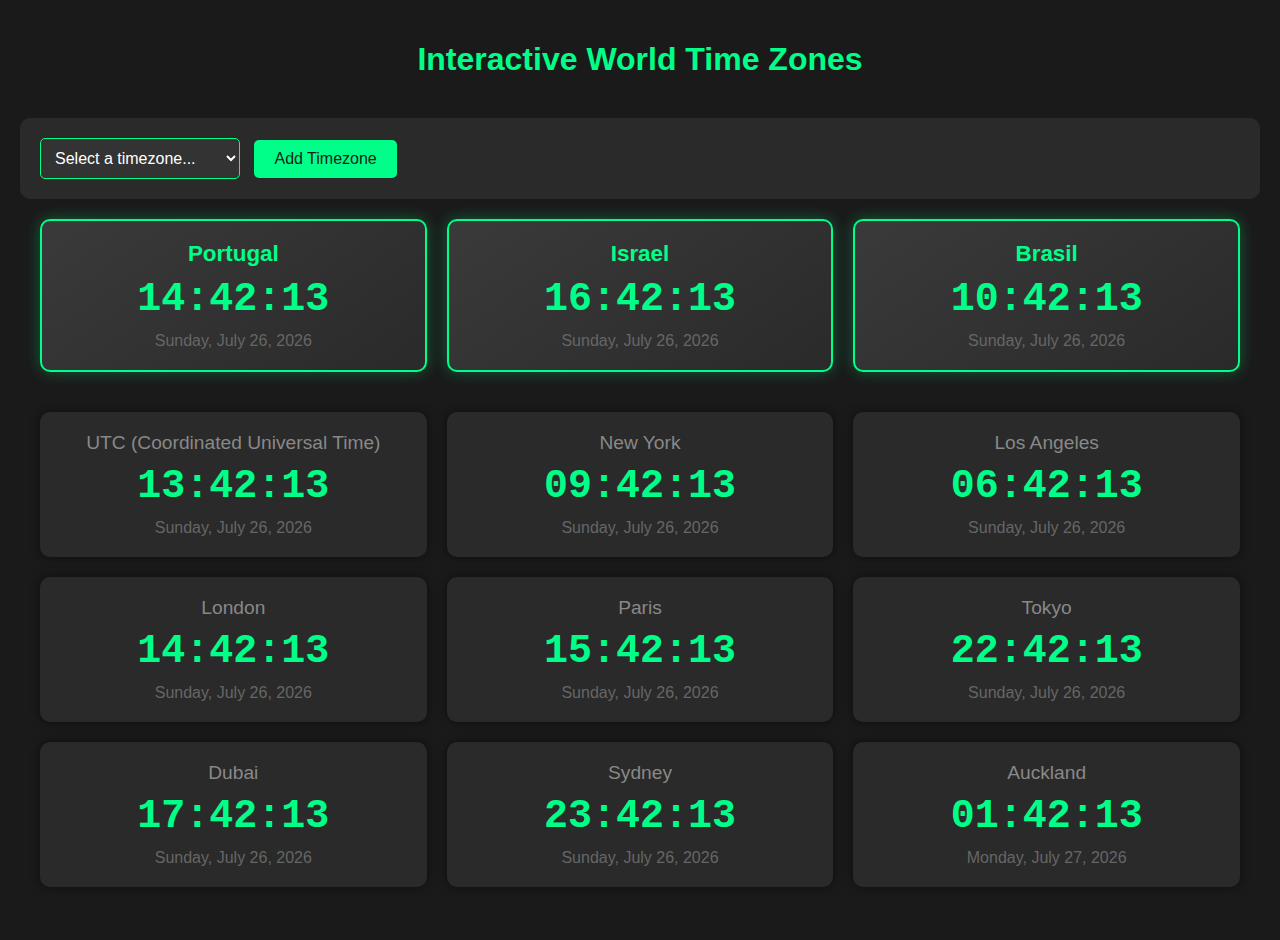
==== index.html @ 890b8e0b "Rename index (3).html to index.html" ====
<!DOCTYPE html>
<html lang="en">
<head>
    <meta charset="UTF-8">
    <meta name="viewport" content="width=device-width, initial-scale=1.0">
    <title>Interactive World Time Zones Clock</title>
    <style>
        body {
            font-family: 'Arial', sans-serif;
            background-color: #1a1a1a;
            color: #fff;
            display: flex;
            flex-direction: column;
            align-items: center;
            min-height: 100vh;
            margin: 0;
            padding: 20px;
        }

        .controls {
            margin-bottom: 20px;
            background: #2a2a2a;
            padding: 20px;
            border-radius: 10px;
            width: 100%;
            max-width: 1200px;
        }

        .timezone-select {
            padding: 10px;
            font-size: 16px;
            background: #333;
            color: #fff;
            border: 1px solid #00ff88;
            border-radius: 5px;
            width: 200px;
            margin-right: 10px;
        }

        .add-button {
            padding: 10px 20px;
            background: #00ff88;
            color: #1a1a1a;
            border: none;
            border-radius: 5px;
            cursor: pointer;
            font-size: 16px;
            transition: all 0.3s;
        }

        .add-button:hover {
            background: #00cc6a;
            transform: scale(1.05);
        }

        .clock-container {
            display: grid;
            grid-template-columns: repeat(auto-fit, minmax(300px, 1fr));
            gap: 20px;
            max-width: 1200px;
            width: 100%;
        }

        .clock {
            background: #2a2a2a;
            padding: 20px;
            border-radius: 10px;
            box-shadow: 0 0 10px rgba(0,0,0,0.5);
            text-align: center;
            transition: transform 0.3s;
            cursor: move;
            position: relative;
        }

        .clock.dragging {
            opacity: 0.5;
            transform: scale(1.05);
        }

        .clock:hover {
            transform: scale(1.02);
        }

        .clock.featured {
            background: linear-gradient(145deg, #3a3a3a, #2a2a2a);
            border: 2px solid #00ff88;
            box-shadow: 0 0 15px rgba(0, 255, 136, 0.3);
        }

        .remove-button {
            position: absolute;
            top: 10px;
            right: 10px;
            background: #ff4444;
            color: white;
            border: none;
            border-radius: 50%;
            width: 24px;
            height: 24px;
            cursor: pointer;
            display: none;
        }

        .clock:hover .remove-button {
            display: block;
        }

        .time {
            font-size: 2.5em;
            font-weight: bold;
            color: #00ff88;
            margin: 10px 0;
            font-family: 'Courier New', monospace;
        }

        .location {
            font-size: 1.2em;
            color: #888;
            margin-bottom: 5px;
        }

        .featured .location {
            color: #00ff88;
            font-weight: bold;
            font-size: 1.4em;
        }

        .date {
            font-size: 1em;
            color: #666;
        }

        h1 {
            color: #00ff88;
            margin-bottom: 40px;
            text-align: center;
        }

        .featured-container {
            display: grid;
            grid-template-columns: repeat(auto-fit, minmax(300px, 1fr));
            gap: 20px;
            margin-bottom: 40px;
            width: 100%;
            max-width: 1200px;
        }
    </style>
</head>
<body>
    <h1>Interactive World Time Zones</h1>
    
    <div class="controls">
        <select id="timezoneSelect" class="timezone-select">
            <option value="">Select a timezone...</option>
        </select>
        <button class="add-button" onclick="addNewTimezone()">Add Timezone</button>
    </div>

    <div class="featured-container" id="featuredContainer"></div>
    <div class="clock-container" id="clockContainer"></div>

    <script>
        const featuredTimeZones = [
            { zone: 'Europe/Lisbon', label: 'Portugal' },
            { zone: 'Asia/Jerusalem', label: 'Israel' },
            { zone: 'America/Sao_Paulo', label: 'Brasil' }
        ];

        const timeZones = [
            { zone: 'UTC', label: 'UTC (Coordinated Universal Time)' },
            { zone: 'America/New_York', label: 'New York' },
            { zone: 'America/Los_Angeles', label: 'Los Angeles' },
            { zone: 'Europe/London', label: 'London' },
            { zone: 'Europe/Paris', label: 'Paris' },
            { zone: 'Asia/Tokyo', label: 'Tokyo' },
            { zone: 'Asia/Dubai', label: 'Dubai' },
            { zone: 'Australia/Sydney', label: 'Sydney' },
            { zone: 'Pacific/Auckland', label: 'Auckland' }
        ];

        // Populate timezone select
        const timezoneSelect = document.getElementById('timezoneSelect');
        Intl.supportedValuesOf('timeZone').forEach(timezone => {
            const option = document.createElement('option');
            option.value = timezone;
            option.textContent = timezone.replace(/_/g, ' ');
            timezoneSelect.appendChild(option);
        });

        function createClockElement(timeZone, isFeatured = false) {
            const clockDiv = document.createElement('div');
            clockDiv.className = `clock ${isFeatured ? 'featured' : ''}`;
            clockDiv.draggable = true;
            clockDiv.innerHTML = `
                <button class="remove-button" onclick="removeClock(this)">×</button>
                <div class="location">${timeZone.label}</div>
                <div class="time" id="time-${timeZone.zone.replace('/', '-')}"></div>
                <div class="date" id="date-${timeZone.zone.replace('/', '-')}"></div>
            `;

            // Add drag and drop event listeners
            clockDiv.addEventListener('dragstart', dragStart);
            clockDiv.addEventListener('dragend', dragEnd);
            clockDiv.addEventListener('dragover', dragOver);
            clockDiv.addEventListener('drop', drop);

            return clockDiv;
        }

        function dragStart(e) {
            e.target.classList.add('dragging');
        }

        function dragEnd(e) {
            e.target.classList.remove('dragging');
        }

        function dragOver(e) {
            e.preventDefault();
            const draggable = document.querySelector('.dragging');
            const container = e.target.closest('.featured-container, .clock-container');
            if (container && draggable) {
                const afterElement = getDragAfterElement(container, e.clientY);
                if (afterElement) {
                    container.insertBefore(draggable, afterElement);
                } else {
                    container.appendChild(draggable);
                }
            }
        }

        function drop(e) {
            e.preventDefault();
        }

        function getDragAfterElement(container, y) {
            const draggableElements = [...container.querySelectorAll('.clock:not(.dragging)')];
            
            return draggableElements.reduce((closest, child) => {
                const box = child.getBoundingClientRect();
                const offset = y - box.top - box.height / 2;
                
                if (offset < 0 && offset > closest.offset) {
                    return { offset: offset, element: child };
                } else {
                    return closest;
                }
            }, { offset: Number.NEGATIVE_INFINITY }).element;
        }

        function removeClock(button) {
            button.closest('.clock').remove();
        }

        function addNewTimezone() {
            const selectedZone = timezoneSelect.value;
            if (selectedZone) {
                const newTimeZone = {
                    zone: selectedZone,
                    label: selectedZone.split('/').pop().replace(/_/g, ' ')
                };
                
                const clockElement = createClockElement(newTimeZone);
                document.getElementById('clockContainer').appendChild(clockElement);
                updateTime();
            }
        }

        function updateTime() {
            document.querySelectorAll('.clock').forEach(clock => {
                const timeElement = clock.querySelector('.time');
                const dateElement = clock.querySelector('.date');
                const zoneId = timeElement.id.replace('time-', '').replace('-', '/');
                
                const now = new Date();
                const options = {
                    timeZone: zoneId,
                    hour: '2-digit',
                    minute: '2-digit',
                    second: '2-digit',
                    hour12: false
                };
                
                const dateOptions = {
                    timeZone: zoneId,
                    weekday: 'long',
                    year: 'numeric',
                    month: 'long',
                    day: 'numeric'
                };

                try {
                    const timeString = now.toLocaleTimeString('en-US', options);
                    const dateString = now.toLocaleDateString('en-US', dateOptions);
                    
                    timeElement.textContent = timeString;
                    dateElement.textContent = dateString;
                } catch (e) {
                    console.error(`Error updating time for ${zoneId}:`, e);
                }
            });
        }

        // Initialize featured clocks
        const featuredContainer = document.getElementById('featuredContainer');
        featuredTimeZones.forEach(timeZone => {
            featuredContainer.appendChild(createClockElement(timeZone, true));
        });

        // Initialize regular clocks
        const container = document.getElementById('clockContainer');
        timeZones.forEach(timeZone => {
            container.appendChild(createClockElement(timeZone));
        });

        // Update time every second
        updateTime();
        setInterval(updateTime, 1000);
    </script>
</body>
</html>
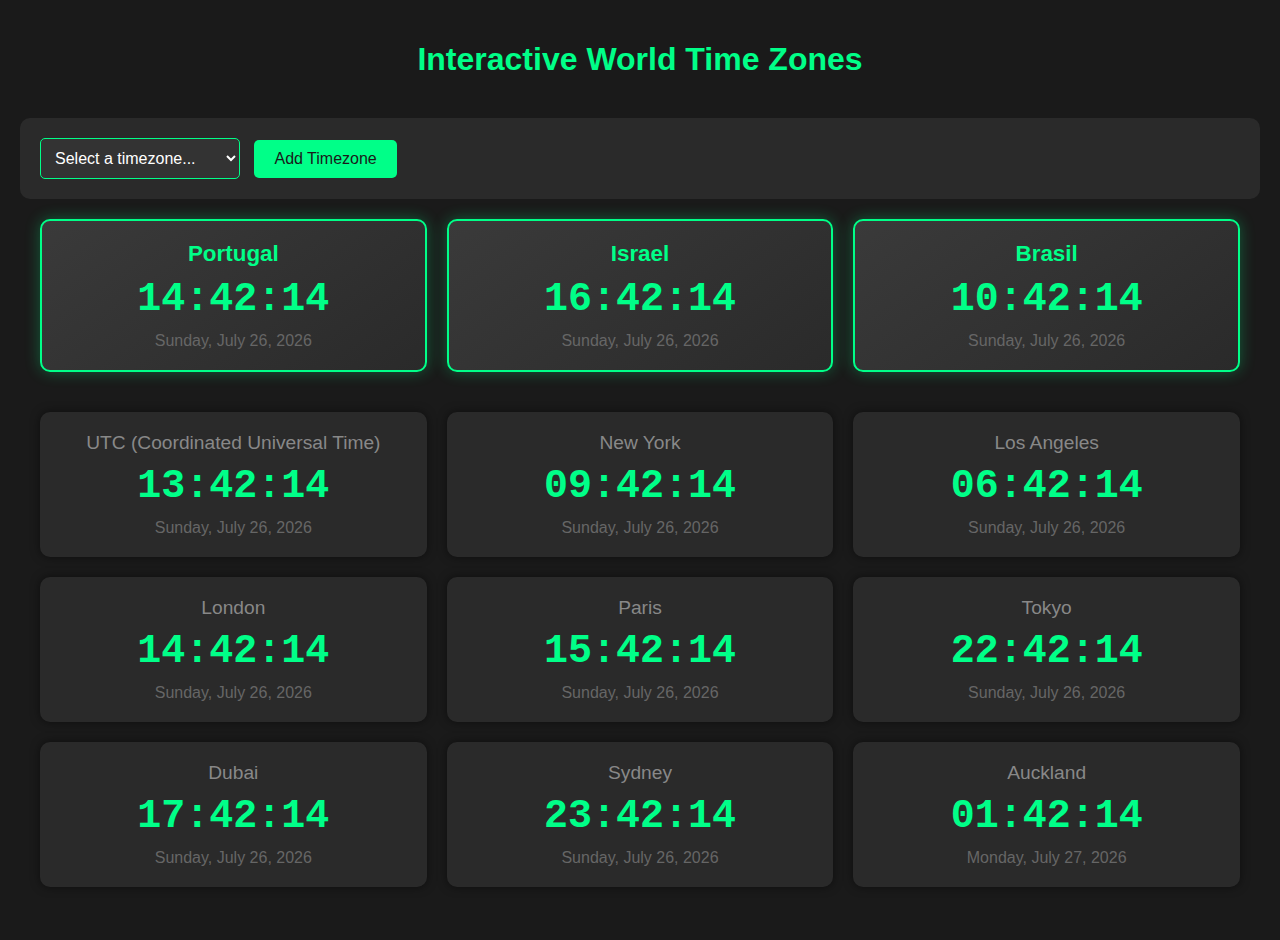
==== commit babc43db: "Add files via upload" ====
--- a/index.html
+++ b/index.html
@@ -4,147 +4,7 @@
     <meta charset="UTF-8">
     <meta name="viewport" content="width=device-width, initial-scale=1.0">
     <title>Interactive World Time Zones Clock</title>
-    <style>
-        body {
-            font-family: 'Arial', sans-serif;
-            background-color: #1a1a1a;
-            color: #fff;
-            display: flex;
-            flex-direction: column;
-            align-items: center;
-            min-height: 100vh;
-            margin: 0;
-            padding: 20px;
-        }
-
-        .controls {
-            margin-bottom: 20px;
-            background: #2a2a2a;
-            padding: 20px;
-            border-radius: 10px;
-            width: 100%;
-            max-width: 1200px;
-        }
-
-        .timezone-select {
-            padding: 10px;
-            font-size: 16px;
-            background: #333;
-            color: #fff;
-            border: 1px solid #00ff88;
-            border-radius: 5px;
-            width: 200px;
-            margin-right: 10px;
-        }
-
-        .add-button {
-            padding: 10px 20px;
-            background: #00ff88;
-            color: #1a1a1a;
-            border: none;
-            border-radius: 5px;
-            cursor: pointer;
-            font-size: 16px;
-            transition: all 0.3s;
-        }
-
-        .add-button:hover {
-            background: #00cc6a;
-            transform: scale(1.05);
-        }
-
-        .clock-container {
-            display: grid;
-            grid-template-columns: repeat(auto-fit, minmax(300px, 1fr));
-            gap: 20px;
-            max-width: 1200px;
-            width: 100%;
-        }
-
-        .clock {
-            background: #2a2a2a;
-            padding: 20px;
-            border-radius: 10px;
-            box-shadow: 0 0 10px rgba(0,0,0,0.5);
-            text-align: center;
-            transition: transform 0.3s;
-            cursor: move;
-            position: relative;
-        }
-
-        .clock.dragging {
-            opacity: 0.5;
-            transform: scale(1.05);
-        }
-
-        .clock:hover {
-            transform: scale(1.02);
-        }
-
-        .clock.featured {
-            background: linear-gradient(145deg, #3a3a3a, #2a2a2a);
-            border: 2px solid #00ff88;
-            box-shadow: 0 0 15px rgba(0, 255, 136, 0.3);
-        }
-
-        .remove-button {
-            position: absolute;
-            top: 10px;
-            right: 10px;
-            background: #ff4444;
-            color: white;
-            border: none;
-            border-radius: 50%;
-            width: 24px;
-            height: 24px;
-            cursor: pointer;
-            display: none;
-        }
-
-        .clock:hover .remove-button {
-            display: block;
-        }
-
-        .time {
-            font-size: 2.5em;
-            font-weight: bold;
-            color: #00ff88;
-            margin: 10px 0;
-            font-family: 'Courier New', monospace;
-        }
-
-        .location {
-            font-size: 1.2em;
-            color: #888;
-            margin-bottom: 5px;
-        }
-
-        .featured .location {
-            color: #00ff88;
-            font-weight: bold;
-            font-size: 1.4em;
-        }
-
-        .date {
-            font-size: 1em;
-            color: #666;
-        }
-
-        h1 {
-            color: #00ff88;
-            margin-bottom: 40px;
-            text-align: center;
-        }
-
-        .featured-container {
-            display: grid;
-            grid-template-columns: repeat(auto-fit, minmax(300px, 1fr));
-            gap: 20px;
-            margin-bottom: 40px;
-            width: 100%;
-            max-width: 1200px;
-        }
-    </style>
+    <link rel="stylesheet" href="styles.css">
 </head>
 <body>
     <h1>Interactive World Time Zones</h1>
@@ -159,163 +19,6 @@
     <div class="featured-container" id="featuredContainer"></div>
     <div class="clock-container" id="clockContainer"></div>
 
-    <script>
-        const featuredTimeZones = [
-            { zone: 'Europe/Lisbon', label: 'Portugal' },
-            { zone: 'Asia/Jerusalem', label: 'Israel' },
-            { zone: 'America/Sao_Paulo', label: 'Brasil' }
-        ];
-
-        const timeZones = [
-            { zone: 'UTC', label: 'UTC (Coordinated Universal Time)' },
-            { zone: 'America/New_York', label: 'New York' },
-            { zone: 'America/Los_Angeles', label: 'Los Angeles' },
-            { zone: 'Europe/London', label: 'London' },
-            { zone: 'Europe/Paris', label: 'Paris' },
-            { zone: 'Asia/Tokyo', label: 'Tokyo' },
-            { zone: 'Asia/Dubai', label: 'Dubai' },
-            { zone: 'Australia/Sydney', label: 'Sydney' },
-            { zone: 'Pacific/Auckland', label: 'Auckland' }
-        ];
-
-        // Populate timezone select
-        const timezoneSelect = document.getElementById('timezoneSelect');
-        Intl.supportedValuesOf('timeZone').forEach(timezone => {
-            const option = document.createElement('option');
-            option.value = timezone;
-            option.textContent = timezone.replace(/_/g, ' ');
-            timezoneSelect.appendChild(option);
-        });
-
-        function createClockElement(timeZone, isFeatured = false) {
-            const clockDiv = document.createElement('div');
-            clockDiv.className = `clock ${isFeatured ? 'featured' : ''}`;
-            clockDiv.draggable = true;
-            clockDiv.innerHTML = `
-                <button class="remove-button" onclick="removeClock(this)">×</button>
-                <div class="location">${timeZone.label}</div>
-                <div class="time" id="time-${timeZone.zone.replace('/', '-')}"></div>
-                <div class="date" id="date-${timeZone.zone.replace('/', '-')}"></div>
-            `;
-
-            // Add drag and drop event listeners
-            clockDiv.addEventListener('dragstart', dragStart);
-            clockDiv.addEventListener('dragend', dragEnd);
-            clockDiv.addEventListener('dragover', dragOver);
-            clockDiv.addEventListener('drop', drop);
-
-            return clockDiv;
-        }
-
-        function dragStart(e) {
-            e.target.classList.add('dragging');
-        }
-
-        function dragEnd(e) {
-            e.target.classList.remove('dragging');
-        }
-
-        function dragOver(e) {
-            e.preventDefault();
-            const draggable = document.querySelector('.dragging');
-            const container = e.target.closest('.featured-container, .clock-container');
-            if (container && draggable) {
-                const afterElement = getDragAfterElement(container, e.clientY);
-                if (afterElement) {
-                    container.insertBefore(draggable, afterElement);
-                } else {
-                    container.appendChild(draggable);
-                }
-            }
-        }
-
-        function drop(e) {
-            e.preventDefault();
-        }
-
-        function getDragAfterElement(container, y) {
-            const draggableElements = [...container.querySelectorAll('.clock:not(.dragging)')];
-            
-            return draggableElements.reduce((closest, child) => {
-                const box = child.getBoundingClientRect();
-                const offset = y - box.top - box.height / 2;
-                
-                if (offset < 0 && offset > closest.offset) {
-                    return { offset: offset, element: child };
-                } else {
-                    return closest;
-                }
-            }, { offset: Number.NEGATIVE_INFINITY }).element;
-        }
-
-        function removeClock(button) {
-            button.closest('.clock').remove();
-        }
-
-        function addNewTimezone() {
-            const selectedZone = timezoneSelect.value;
-            if (selectedZone) {
-                const newTimeZone = {
-                    zone: selectedZone,
-                    label: selectedZone.split('/').pop().replace(/_/g, ' ')
-                };
-                
-                const clockElement = createClockElement(newTimeZone);
-                document.getElementById('clockContainer').appendChild(clockElement);
-                updateTime();
-            }
-        }
-
-        function updateTime() {
-            document.querySelectorAll('.clock').forEach(clock => {
-                const timeElement = clock.querySelector('.time');
-                const dateElement = clock.querySelector('.date');
-                const zoneId = timeElement.id.replace('time-', '').replace('-', '/');
-                
-                const now = new Date();
-                const options = {
-                    timeZone: zoneId,
-                    hour: '2-digit',
-                    minute: '2-digit',
-                    second: '2-digit',
-                    hour12: false
-                };
-                
-                const dateOptions = {
-                    timeZone: zoneId,
-                    weekday: 'long',
-                    year: 'numeric',
-                    month: 'long',
-                    day: 'numeric'
-                };
-
-                try {
-                    const timeString = now.toLocaleTimeString('en-US', options);
-                    const dateString = now.toLocaleDateString('en-US', dateOptions);
-                    
-                    timeElement.textContent = timeString;
-                    dateElement.textContent = dateString;
-                } catch (e) {
-                    console.error(`Error updating time for ${zoneId}:`, e);
-                }
-            });
-        }
-
-        // Initialize featured clocks
-        const featuredContainer = document.getElementById('featuredContainer');
-        featuredTimeZones.forEach(timeZone => {
-            featuredContainer.appendChild(createClockElement(timeZone, true));
-        });
-
-        // Initialize regular clocks
-        const container = document.getElementById('clockContainer');
-        timeZones.forEach(timeZone => {
-            container.appendChild(createClockElement(timeZone));
-        });
-
-        // Update time every second
-        updateTime();
-        setInterval(updateTime, 1000);
-    </script>
+    <script src="script.js"></script>
 </body>
-</html>
+</html>--- a/styles.css
+++ b/styles.css
@@ -0,0 +1,139 @@
+body {
+    font-family: 'Arial', sans-serif;
+    background-color: #1a1a1a;
+    color: #fff;
+    display: flex;
+    flex-direction: column;
+    align-items: center;
+    min-height: 100vh;
+    margin: 0;
+    padding: 20px;
+}
+
+.controls {
+    margin-bottom: 20px;
+    background: #2a2a2a;
+    padding: 20px;
+    border-radius: 10px;
+    width: 100%;
+    max-width: 1200px;
+}
+
+.timezone-select {
+    padding: 10px;
+    font-size: 16px;
+    background: #333;
+    color: #fff;
+    border: 1px solid #00ff88;
+    border-radius: 5px;
+    width: 200px;
+    margin-right: 10px;
+}
+
+.add-button {
+    padding: 10px 20px;
+    background: #00ff88;
+    color: #1a1a1a;
+    border: none;
+    border-radius: 5px;
+    cursor: pointer;
+    font-size: 16px;
+    transition: all 0.3s;
+}
+
+.add-button:hover {
+    background: #00cc6a;
+    transform: scale(1.05);
+}
+
+.clock-container {
+    display: grid;
+    grid-template-columns: repeat(auto-fit, minmax(300px, 1fr));
+    gap: 20px;
+    max-width: 1200px;
+    width: 100%;
+}
+
+.clock {
+    background: #2a2a2a;
+    padding: 20px;
+    border-radius: 10px;
+    box-shadow: 0 0 10px rgba(0,0,0,0.5);
+    text-align: center;
+    transition: transform 0.3s;
+    cursor: move;
+    position: relative;
+}
+
+.clock.dragging {
+    opacity: 0.5;
+    transform: scale(1.05);
+}
+
+.clock:hover {
+    transform: scale(1.02);
+}
+
+.clock.featured {
+    background: linear-gradient(145deg, #3a3a3a, #2a2a2a);
+    border: 2px solid #00ff88;
+    box-shadow: 0 0 15px rgba(0, 255, 136, 0.3);
+}
+
+.remove-button {
+    position: absolute;
+    top: 10px;
+    right: 10px;
+    background: #ff4444;
+    color: white;
+    border: none;
+    border-radius: 50%;
+    width: 24px;
+    height: 24px;
+    cursor: pointer;
+    display: none;
+}
+
+.clock:hover .remove-button {
+    display: block;
+}
+
+.time {
+    font-size: 2.5em;
+    font-weight: bold;
+    color: #00ff88;
+    margin: 10px 0;
+    font-family: 'Courier New', monospace;
+}
+
+.location {
+    font-size: 1.2em;
+    color: #888;
+    margin-bottom: 5px;
+}
+
+.featured .location {
+    color: #00ff88;
+    font-weight: bold;
+    font-size: 1.4em;
+}
+
+.date {
+    font-size: 1em;
+    color: #666;
+}
+
+h1 {
+    color: #00ff88;
+    margin-bottom: 40px;
+    text-align: center;
+}
+
+.featured-container {
+    display: grid;
+    grid-template-columns: repeat(auto-fit, minmax(300px, 1fr));
+    gap: 20px;
+    margin-bottom: 40px;
+    width: 100%;
+    max-width: 1200px;
+}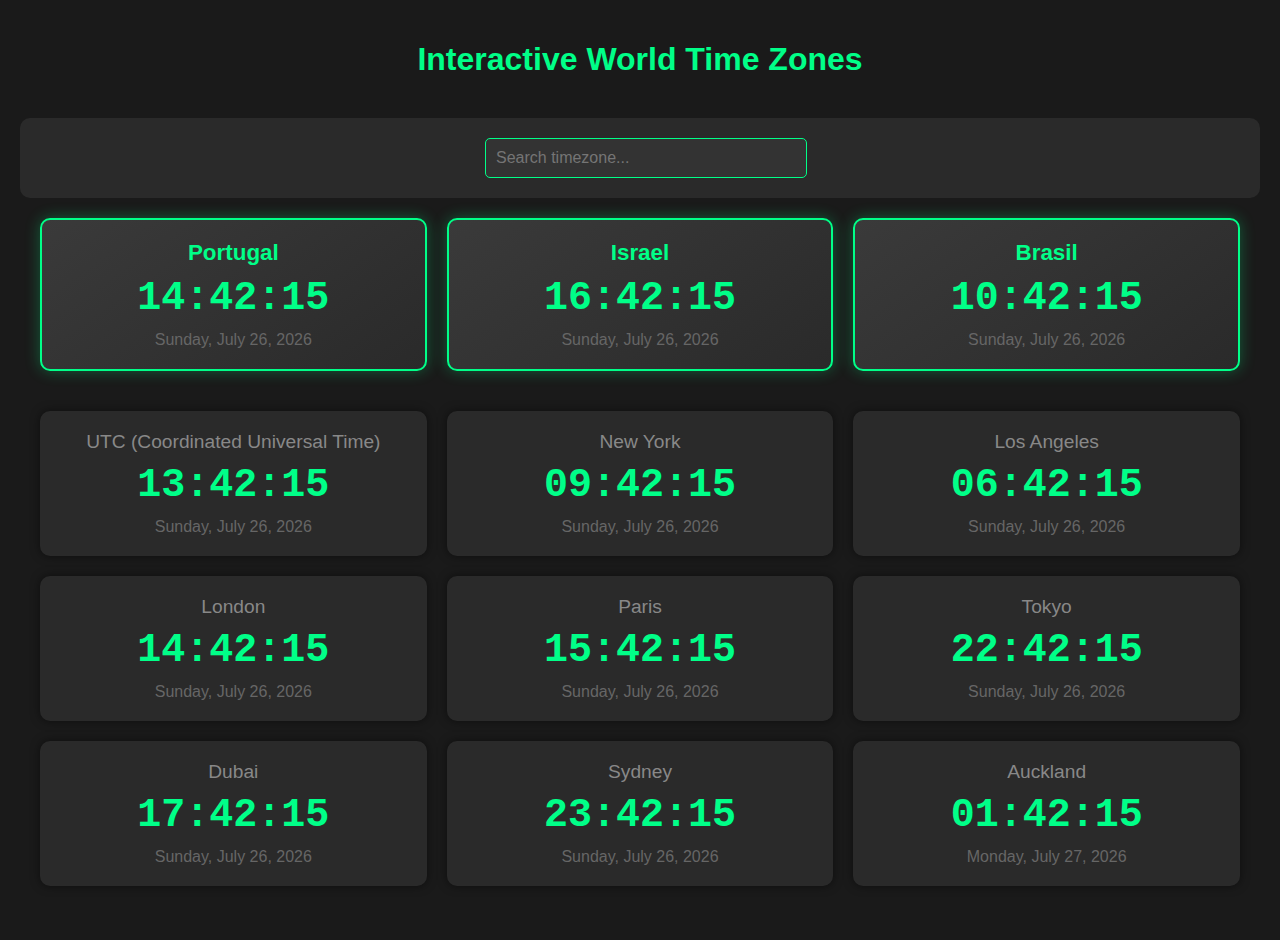
==== commit ff978b0d: "Add files via upload" ====
--- a/index.html
+++ b/index.html
@@ -10,10 +10,10 @@
     <h1>Interactive World Time Zones</h1>
     
     <div class="controls">
-        <select id="timezoneSelect" class="timezone-select">
-            <option value="">Select a timezone...</option>
-        </select>
-        <button class="add-button" onclick="addNewTimezone()">Add Timezone</button>
+        <div class="timezone-select-container">
+            <input type="text" id="timezoneSearch" class="timezone-search" placeholder="Search timezone..." autocomplete="off">
+            <div id="timezoneDropdown" class="timezone-dropdown"></div>
+        </div>
     </div>
 
     <div class="featured-container" id="featuredContainer"></div>
--- a/styles.css
+++ b/styles.css
@@ -17,6 +17,14 @@
     border-radius: 10px;
     width: 100%;
     max-width: 1200px;
+    display: flex;
+    justify-content: center; /* Centraliza o conteúdo */
+}
+
+.timezone-select-container {
+    position: relative;
+    width: 400px; /* Aumentando um pouco a largura para melhor proporção */
+    /* Remove margin-right já que agora está centralizado */
 }
 
 .timezone-select {
@@ -136,4 +144,69 @@
     margin-bottom: 40px;
     width: 100%;
     max-width: 1200px;
-}+}
+
+.timezone-select-container {
+    position: relative;
+    width: 300px;
+    margin-right: 10px;
+}
+
+.timezone-search {
+    width: 100%;
+    padding: 10px;
+    font-size: 16px;
+    background: #333;
+    color: #fff;
+    border: 1px solid #00ff88;
+    border-radius: 5px;
+    outline: none;
+}
+
+.timezone-dropdown {
+    display: none;
+    position: absolute;
+    top: 100%;
+    left: 0;
+    right: 0;
+    max-height: 300px;
+    overflow-y: auto;
+    background: #333;
+    border: 1px solid #00ff88;
+    border-top: none;
+    border-radius: 0 0 5px 5px;
+    z-index: 1000;
+}
+
+.timezone-dropdown.show {
+    display: block;
+}
+
+.timezone-option {
+    padding: 10px;
+    cursor: pointer;
+    color: #fff;
+}
+
+.timezone-option:hover {
+    background: #444;
+}
+
+.timezone-option.highlighted {
+    background: #444;
+}
+
+/* Add custom scrollbar styles */
+.timezone-dropdown::-webkit-scrollbar {
+    width: 8px;
+}
+
+.timezone-dropdown::-webkit-scrollbar-track {
+    background: #333;
+}
+
+.timezone-dropdown::-webkit-scrollbar-thumb {
+    background: #00ff88;
+    border-radius: 4px;
+}
+
